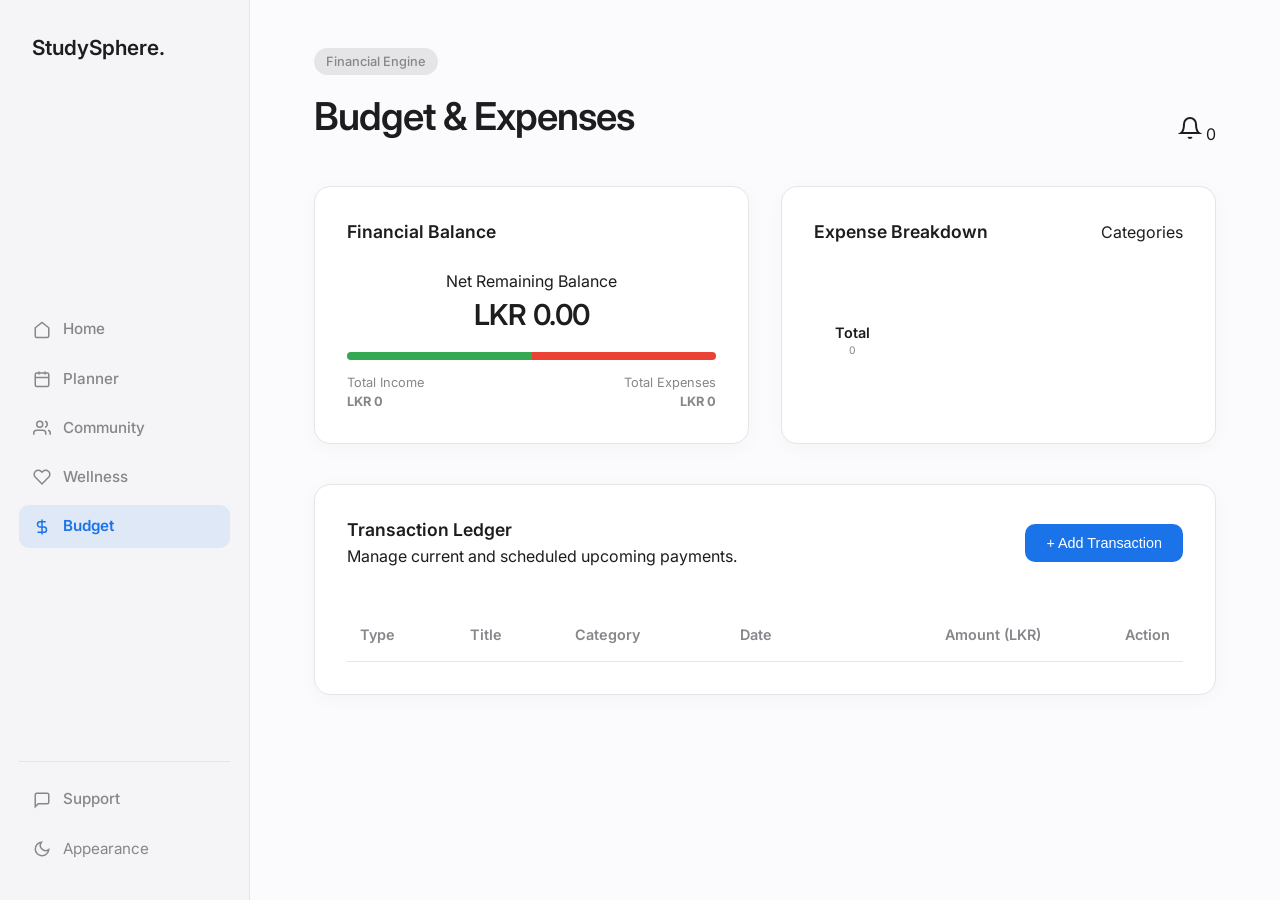
==== budget.html @ f093fdbb "Add initial budget planner HTML structure" ====
<!DOCTYPE html>
<html lang="en">
<head>
    <meta charset="UTF-8">
    <meta name="viewport" content="width=device-width, initial-scale=1.0">
    <title>Budget Planner | StudySphere</title>
    <link rel="stylesheet" href="styles.css">
</head>
<body>
    <div class="app-container">
        <!-- Sidebar Navigation -->
        <aside class="sidebar">
            <div class="sidebar-top"><a href="index.html" class="sidebar-brand">StudySphere.</a></div>
            <nav class="sidebar-nav">
                <a href="index.html" class="nav-item"><svg class="nav-icon" viewBox="0 0 24 24" fill="none" stroke="currentColor" stroke-width="2"><path d="m3 9 9-7 9 7v11a2 2 0 0 1-2 2H5a2 2 0 0 1-2-2z"></path></svg><span>Home</span></a>
                <a href="planner.html" class="nav-item"><svg class="nav-icon" viewBox="0 0 24 24" fill="none" stroke="currentColor" stroke-width="2"><rect width="18" height="18" x="3" y="4" rx="2" ry="2"></rect><line x1="16" x2="16" y1="2" y2="6"></line><line x1="8" x2="8" y1="2" y2="6"></line><line x1="3" x2="21" y1="10" y2="10"></line></svg><span>Planner</span></a>
                <a href="community.html" class="nav-item"><svg class="nav-icon" viewBox="0 0 24 24" fill="none" stroke="currentColor" stroke-width="2"><path d="M17 21v-2a4 4 0 0 0-4-4H5a4 4 0 0 0-4 4v2"></path><circle cx="9" cy="7" r="4"></circle><path d="M23 21v-2a4 4 0 0 0-3-3.87"></path><path d="M16 3.13a4 4 0 0 1 0 7.75"></path></svg><span>Community</span></a>
                <a href="wellness.html" class="nav-item"><svg class="nav-icon" viewBox="0 0 24 24" fill="none" stroke="currentColor" stroke-width="2"><path d="M20.84 4.61a5.5 5.5 0 0 0-7.78 0L12 5.67l-1.06-1.06a5.5 5.5 0 0 0-7.78 7.78l1.06 1.06L12 21.23l7.78-7.78 1.06-1.06a5.5 5.5 0 0 0 0-7.78z"></path></svg><span>Wellness</span></a>
                <a href="budget.html" class="nav-item active"><svg class="nav-icon" viewBox="0 0 24 24" fill="none" stroke="currentColor" stroke-width="2"><line x1="12" x2="12" y1="2" y2="22"></line><path d="M17 5H9.5a3.5 3.5 0 0 0 0 7h5a3.5 3.5 0 0 1 0 7H6"></path></svg><span>Budget</span></a>
            </nav>
            <div class="sidebar-footer">
                <a href="contact.html" class="nav-item"><svg class="nav-icon" viewBox="0 0 24 24" fill="none" stroke="currentColor" stroke-width="2"><path d="M21 15a2 2 0 0 1-2 2H7l-4 4V5a2 2 0 0 1 2-2h14a2 2 0 0 1 2 2z"></path></svg><span>Support</span></a>
                <button id="theme-toggle" class="theme-toggle-btn">
                    <svg class="icon-moon" viewBox="0 0 24 24" fill="none" stroke="currentColor" stroke-width="2"><path d="M21 12.79A9 9 0 1 1 11.21 3 7 7 0 0 0 21 12.79z"></path></svg>
                    <svg class="icon-sun" viewBox="0 0 24 24" fill="none" stroke="currentColor" stroke-width="2"><circle cx="12" cy="12" r="5"></circle><line x1="12" y1="1" x2="12" y2="3"></line><line x1="12" y1="21" x2="12" y2="23"></line><line x1="4.22" y1="4.22" x2="5.64" y2="5.64"></line></svg>
                    <span class="theme-label">Appearance</span>
                </button>
            </div>
        </aside>

        <!-- Main Workspace -->
        <main class="main-content">
            <header class="dashboard-header">
                <div>
                    <span class="status-badge">Financial Engine</span>
                    <h1 class="welcome-title">Budget & Expenses</h1>
                </div>
                <div class="header-actions" style="display: flex; gap: 1rem; align-items: center;">
                    <!-- Notification Bell for Scheduled Tasks -->
                    <div class="bell-icon-container">
                        <svg width="24" height="24" viewBox="0 0 24 24" fill="none" stroke="currentColor" stroke-width="2"><path d="M18 8A6 6 0 0 0 6 8c0 7-3 9-3 9h18s-3-2-3-9"></path><path d="M13.73 21a2 2 0 0 1-3.46 0"></path></svg>
                        <span class="bell-badge" id="notification-badge">0</span>
                    </div>
                </div>
            </header>

            <section class="dashboard-grid planner-top-grid">
                <!-- Left: Tug-of-war Bar & Net Balance -->
                <div class="dash-card">
                    <div class="card-header">
                        <h3>Financial Balance</h3>
                    </div>
                    <div class="financial-summary-content">
                        <div class="balance-display" style="text-align: center;">
                            <span class="balance-label">Net Remaining Balance</span>
                            <h2 class="balance-amount" id="net-balance-display">LKR 0.00</h2>
                        </div>
                        
                        <!-- Dynamic Split Bar -->
                        <div class="tug-bar-container large-tug-bar">
                            <div class="tug-bar-income" id="budget-bar-income" style="width: 50%;"></div>
                            <div class="tug-bar-expense" id="budget-bar-expense" style="width: 50%;"></div>
                        </div>
                        
                        <div class="bar-legend">
                            <span class="legend-income">Total Income<br><strong id="income-display">LKR 0</strong></span>
                            <span class="legend-expense" style="text-align: right;">Total Expenses<br><strong id="expense-display">LKR 0</strong></span>
                        </div>
                    </div>
                </div>

                <!-- Right: Category Donut Chart -->
                <div class="dash-card">
                    <div class="card-header">
                        <h3>Expense Breakdown</h3>
                        <span class="badge-sm">Categories</span>
                    </div>
                    <div class="progress-summary-content">
                        <!-- Donut Chart -->
                        <div class="donut-chart-preview" id="donut-chart-bg">
                            <div class="circle-inner">
                                <span class="chart-percent" style="font-size: 0.9rem;">Total</span>
                                <span class="chart-sub" id="donut-total">0</span>
                            </div>
                        </div>
                        <!-- Categories List -->
                        <div class="stats-list category-list" id="category-list">
                            <!-- Populated by JS -->
                        </div>
                    </div>
                </div>
            </section>

            <!-- Bottom: Transaction Ledger -->
            <section class="dash-card task-manager-card">
                <div class="card-header">
                    <div>
                        <h3>Transaction Ledger</h3>
                        <p class="card-desc" style="margin-bottom:0;">Manage current and scheduled upcoming payments.</p>
                    </div>
                    <button id="toggle-budget-form-btn" class="btn btn-primary">+ Add Transaction</button>
                </div>

                <!-- Expanding Budget Form -->
                <form id="budget-form" class="inline-task-form">
                    <div class="form-grid">
                        <select id="trans-type" required>
                            <option value="Expense" selected>Expense</option>
                            <option value="Income">Income</option>
                        </select>
                        <select id="trans-category" required>
                            <option value="Food">Food & Dining</option>
                            <option value="Travel">Transport & Travel</option>
                            <option value="Education">Education</option>
                            <option value="Accommodation">Accommodation</option>
                            <option value="Other">Other / Income</option>
                        </select>
                        <input type="text" id="trans-title" placeholder="Title (e.g. Bus ticket)" required autocomplete="off">
                        <input type="number" id="trans-amount" placeholder="Amount (LKR)" required min="0">
                        <input type="date" id="trans-date" required>
                    </div>
                    <div class="form-actions">
                        <button type="submit" class="btn btn-primary">Save Transaction</button>
                        <button type="button" id="cancel-budget-form-btn" class="btn btn-secondary">Cancel</button>
                    </div>
                </form>

                <div class="table-responsive">
                    <table class="minimal-table">
                        <thead>
                            <tr>
                                <th>Type</th>
                                <th>Title</th>
                                <th>Category</th>
                                <th>Date</th>
                                <th style="text-align: right;">Amount (LKR)</th>
                                <th style="text-align: right;">Action</th>
                            </tr>
                        </thead>
                        <tbody id="budget-list-body">
                            <!-- Transactions Injected Here -->
                        </tbody>
                    </table>
                </div>
            </section>
        </main>
    </div>
    <script src="main.js"></script>
</body>
</html>
---- styles.css ----
@import url('https://fonts.googleapis.com/css2?family=Inter:wght@300;400;500;600&display=swap');

:root {
    --color-primary: #1A73E8; 
    --color-primary-hover: #1557B0;
    --color-success: #34A853;
    
    --bg-app: #FBFBFD; 
    --bg-surface: #FFFFFF;
    --bg-sidebar: #F5F5F7;
    
    --text-main: #1D1D1F; 
    --text-muted: #86868B;
    --border-subtle: #E5E5E7;
    
    --shadow-soft: 0 4px 20px rgba(0, 0, 0, 0.03);
    --shadow-hover: 0 8px 30px rgba(0, 0, 0, 0.08);

    --radius-md: 10px;
    --radius-lg: 16px;
    --sidebar-width: 250px;
}

[data-theme="dark"] {
    --bg-app: #000000;
    --bg-surface: #1C1C1E;
    --bg-sidebar: #161617;
    --text-main: #F5F5F7;
    --text-muted: #86868B;
    --border-subtle: #2C2C2E;
    --shadow-soft: 0 4px 20px rgba(0, 0, 0, 0.3);
    --shadow-hover: 0 8px 30px rgba(0, 0, 0, 0.5);
}

* { margin: 0; padding: 0; box-sizing: border-box; }

body {
    font-family: 'Inter', -apple-system, sans-serif;
    background-color: var(--bg-app);
    color: var(--text-main);
    line-height: 1.5;
    -webkit-font-smoothing: antialiased;
    transition: background-color 0.3s ease, color 0.3s ease;
}

.app-container { display: flex; min-height: 100vh; }

.sidebar {
    width: var(--sidebar-width); background-color: var(--bg-sidebar); border-right: 1px solid var(--border-subtle);
    display: flex; flex-direction: column; justify-content: space-between; padding: 2rem 1.2rem;
    position: fixed; height: 100vh; z-index: 100;
}
.sidebar-brand { font-size: 1.3rem; font-weight: 600; color: var(--text-main); text-decoration: none; padding-left: 0.8rem; }
.sidebar-nav { display: flex; flex-direction: column; gap: 0.4rem; margin-top: 2rem; }
.nav-item {
    display: flex; align-items: center; gap: 12px; padding: 10px 14px; border-radius: var(--radius-md);
    color: var(--text-muted); text-decoration: none; font-weight: 500; font-size: 0.95rem; transition: all 0.2s ease;
}
.nav-item:hover { color: var(--text-main); background-color: rgba(0, 0, 0, 0.04); }
[data-theme="dark"] .nav-item:hover { background-color: rgba(255, 255, 255, 0.05); }
.nav-item.active { color: var(--color-primary); background-color: rgba(26, 115, 232, 0.1); font-weight: 600; }
.nav-icon { width: 18px; height: 18px; stroke: currentColor; }

.sidebar-footer { display: flex; flex-direction: column; gap: 0.5rem; border-top: 1px solid var(--border-subtle); padding-top: 1rem; }
.theme-toggle-btn {
    display: flex; align-items: center; gap: 12px; padding: 10px 14px; border-radius: var(--radius-md);
    background: transparent; border: none; color: var(--text-muted); cursor: pointer; font-size: 0.95rem; font-family: inherit; transition: all 0.2s ease;
}
.theme-toggle-btn:hover { color: var(--text-main); }
.theme-toggle-btn svg { width: 18px; height: 18px; stroke: currentColor; }
.icon-sun { display: none; }
[data-theme="dark"] .icon-sun { display: block; }
[data-theme="dark"] .icon-moon { display: none; }

.main-content { margin-left: var(--sidebar-width); flex: 1; padding: 3rem 4rem; max-width: 1400px; }
.dashboard-header { display: flex; justify-content: space-between; align-items: flex-end; margin-bottom: 2.5rem; }
.status-badge { display: inline-block; padding: 4px 12px; border-radius: 100px; background-color: var(--border-subtle); color: var(--text-muted); font-size: 0.8rem; font-weight: 500; margin-bottom: 0.8rem; }
.welcome-title { font-size: 2.4rem; font-weight: 600; letter-spacing: -1px; }
.welcome-subtitle { color: var(--text-muted); font-size: 1rem; margin-top: 0.2rem; }

.dashboard-grid { display: grid; grid-template-columns: repeat(2, 1fr); gap: 2rem; margin-bottom: 2.5rem; }
@media (max-width: 900px) { .dashboard-grid { grid-template-columns: 1fr; } }

.dash-card {
    background-color: var(--bg-surface); border: 1px solid var(--border-subtle);
    border-radius: var(--radius-lg); padding: 2rem; box-shadow: var(--shadow-soft);
    display: flex; flex-direction: column;
}
.card-header { display: flex; justify-content: space-between; align-items: center; margin-bottom: 1.5rem; }
.card-header h3 { font-size: 1.1rem; font-weight: 600; }
.card-link { color: var(--color-primary); text-decoration: none; font-size: 0.85rem; font-weight: 500; }

.btn {
    display: inline-flex; align-items: center; justify-content: center; padding: 10px 20px;
    border-radius: var(--radius-md); font-size: 0.9rem; font-weight: 500; border: 1px solid transparent; cursor: pointer; transition: all 0.2s ease;
}
.btn-primary { background-color: var(--color-primary); color: #FFFFFF; }
.btn-primary:hover { background-color: var(--color-primary-hover); }
.btn-secondary { background-color: transparent; color: var(--text-main); border-color: var(--border-subtle); }
.btn-secondary:hover { background-color: var(--border-subtle); }

.progress-summary-content { display: flex; align-items: center; gap: 2rem; flex: 1; }
.circle-chart-preview {
    width: 95px; height: 95px; border-radius: 50%;
    background: conic-gradient(var(--color-primary) 0%, var(--border-subtle) 0%);
    display: flex; align-items: center; justify-content: center; transition: background 0.5s ease;
}
.circle-inner { width: 76px; height: 76px; border-radius: 50%; background-color: var(--bg-surface); display: flex; flex-direction: column; align-items: center; justify-content: center; }
.chart-percent { font-weight: 600; font-size: 1.1rem; }
.chart-sub { font-size: 0.65rem; color: var(--text-muted); }

.stats-list { display: flex; flex-direction: column; gap: 0.5rem; font-size: 0.85rem; }
.dot { display: inline-block; width: 8px; height: 8px; border-radius: 50%; margin-right: 6px; }
.dot-todo { background-color: #86868B; }
.dot-progress { background-color: var(--color-primary); }
.dot-done { background-color: var(--color-success); }

/* --- Financial Stub --- */
.financial-summary-content { flex: 1; display: flex; flex-direction: column; justify-content: center; }
.balance-amount { font-size: 1.8rem; font-weight: 600; letter-spacing: -0.5px; margin-bottom: 1rem; }
.tug-bar-container { height: 8px; width: 100%; background-color: var(--border-subtle); border-radius: 100px; display: flex; overflow: hidden; margin-bottom: 0.8rem; }
.tug-bar-income { background-color: var(--color-success); height: 100%; }
.tug-bar-expense { background-color: #EA4335; height: 100%; }
.bar-legend { display: flex; justify-content: space-between; font-size: 0.8rem; color: var(--text-muted); }

/* --- Large Pomodoro Timer with Side Buttons --- */
.timer-settings { display: flex; align-items: center; gap: 5px; }
.timer-settings input { width: 60px; padding: 4px 8px; border-radius: 6px; border: 1px solid var(--border-subtle); background: var(--bg-app); color: var(--text-main); font-family: inherit; font-size: 0.9rem; text-align: center; outline: none; }
.timer-settings input:focus { border-color: var(--color-primary); }

.timer-layout-row { display: flex; align-items: center; justify-content: center; gap: 3rem; margin-bottom: 1rem; }
.timer-controls-vertical { display: flex; flex-direction: column; gap: 1rem; min-width: 140px; }

.timer-wrapper.large-timer {
    position: relative; width: 200px; height: 200px;
    display: flex; align-items: center; justify-content: center;
}
.timer-svg { position: absolute; top: 0; left: 0; width: 100%; height: 100%; transform: rotate(-90deg); }
.timer-bg { fill: none; stroke: var(--border-subtle); stroke-width: 6; }
.timer-progress {
    fill: none; stroke: var(--color-primary); stroke-width: 6;
    stroke-linecap: round;
    /* Circumference for r=90 is approx 565.5 */
    stroke-dasharray: 565.5; stroke-dashoffset: 0;
    transition: stroke-dashoffset 1s linear;
}
.timer-wrapper.large-timer .timer-display-box { font-size: 3.5rem; font-weight: 300; letter-spacing: -1.5px; z-index: 2; }

/* Inline Task Form */
.inline-task-form { display: none; background-color: var(--bg-app); padding: 1.5rem; border-radius: var(--radius-md); border: 1px solid var(--border-subtle); margin-bottom: 2rem; }
.inline-task-form.active { display: block; }
.form-grid { display: grid; grid-template-columns: repeat(auto-fit, minmax(160px, 1fr)); gap: 1rem; margin-bottom: 1.2rem; }
.form-grid input, .form-grid select { padding: 10px 14px; border: 1px solid var(--border-subtle); border-radius: 8px; background-color: var(--bg-surface); color: var(--text-main); font-size: 0.9rem; outline: none; }
.form-grid input:focus, .form-grid select:focus { border-color: var(--color-primary); }

/* Table Styles */
.table-responsive { overflow-x: auto; overflow-y: visible; }
.minimal-table { width: 100%; border-collapse: collapse; text-align: left; margin-top: 1rem; }
.minimal-table th, .minimal-table td { padding: 1rem 0.8rem; border-bottom: 1px solid var(--border-subtle); font-size: 0.9rem; }
.minimal-table th { font-weight: 600; color: var(--text-muted); }

/* --- Smooth Fade Row Animations --- */
.row-transition { transition: opacity 0.3s ease; opacity: 1; }
.row-fading-out { opacity: 0 !important; }
.row-fading-in { animation: simpleFadeIn 0.4s ease forwards; }

@keyframes simpleFadeIn {
    from { opacity: 0; }
    to { opacity: 1; }
}

.priority-badge { padding: 4px 10px; border-radius: 100px; font-size: 0.75rem; font-weight: 500; }
.priority-High { background-color: rgba(217, 48, 37, 0.12); color: #D93025; }
.priority-Medium { background-color: rgba(242, 153, 0, 0.12); color: #F29900; }
.priority-Low { background-color: rgba(30, 142, 62, 0.12); color: #1E8E3E; }

.btn-status-toggle { padding: 6px 14px; border-radius: 100px; font-size: 0.8rem; font-weight: 500; background: transparent; border: 1px solid var(--border-subtle); color: var(--text-muted); cursor: pointer; transition: all 0.2s ease; }
.btn-status-toggle.in-progress { background-color: var(--color-primary); color: #FFFFFF; border-color: var(--color-primary); }

.completed-row td { text-decoration: line-through; opacity: 0.5; }
.delete-btn-with-icon { display: inline-flex; align-items: center; gap: 6px; background: transparent; border: none; color: #EA4335; cursor: pointer; font-size: 0.85rem; transition: opacity 0.2s; }
.delete-btn-with-icon:hover { opacity: 0.7; }
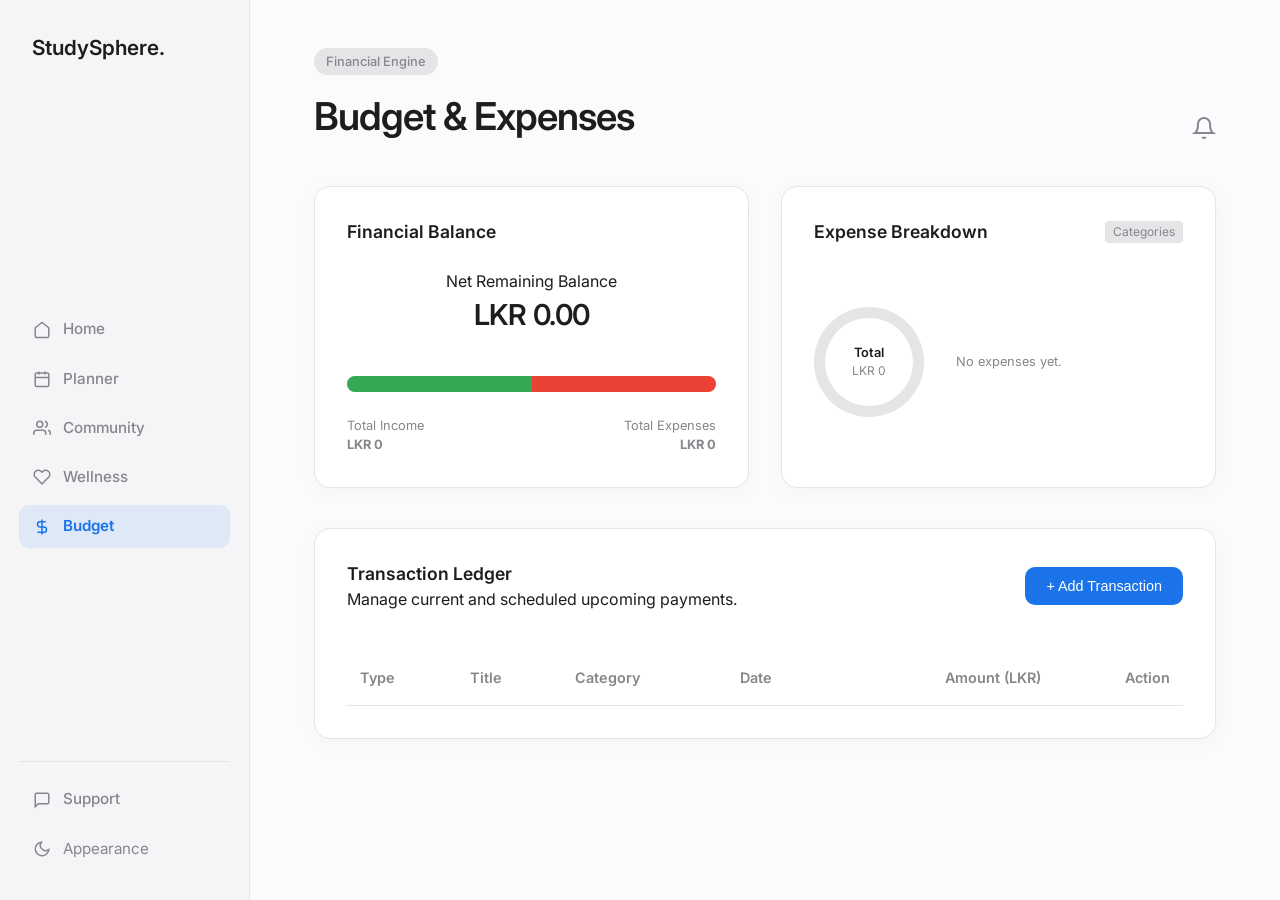
==== commit b63f6118: "Refactor budget.html for improved structure and clarity" ====
--- a/budget.html
+++ b/budget.html
@@ -28,7 +28,6 @@
             </div>
         </aside>
 
-        <!-- Main Workspace -->
         <main class="main-content">
             <header class="dashboard-header">
                 <div>
@@ -36,7 +35,6 @@
                     <h1 class="welcome-title">Budget & Expenses</h1>
                 </div>
                 <div class="header-actions" style="display: flex; gap: 1rem; align-items: center;">
-                    <!-- Notification Bell for Scheduled Tasks -->
                     <div class="bell-icon-container">
                         <svg width="24" height="24" viewBox="0 0 24 24" fill="none" stroke="currentColor" stroke-width="2"><path d="M18 8A6 6 0 0 0 6 8c0 7-3 9-3 9h18s-3-2-3-9"></path><path d="M13.73 21a2 2 0 0 1-3.46 0"></path></svg>
                         <span class="bell-badge" id="notification-badge">0</span>
@@ -45,23 +43,17 @@
             </header>
 
             <section class="dashboard-grid planner-top-grid">
-                <!-- Left: Tug-of-war Bar & Net Balance -->
                 <div class="dash-card">
-                    <div class="card-header">
-                        <h3>Financial Balance</h3>
-                    </div>
+                    <div class="card-header"><h3>Financial Balance</h3></div>
                     <div class="financial-summary-content">
                         <div class="balance-display" style="text-align: center;">
                             <span class="balance-label">Net Remaining Balance</span>
                             <h2 class="balance-amount" id="net-balance-display">LKR 0.00</h2>
                         </div>
-                        
-                        <!-- Dynamic Split Bar -->
                         <div class="tug-bar-container large-tug-bar">
                             <div class="tug-bar-income" id="budget-bar-income" style="width: 50%;"></div>
                             <div class="tug-bar-expense" id="budget-bar-expense" style="width: 50%;"></div>
                         </div>
-                        
                         <div class="bar-legend">
                             <span class="legend-income">Total Income<br><strong id="income-display">LKR 0</strong></span>
                             <span class="legend-expense" style="text-align: right;">Total Expenses<br><strong id="expense-display">LKR 0</strong></span>
@@ -69,29 +61,25 @@
                     </div>
                 </div>
 
-                <!-- Right: Category Donut Chart -->
+                <!-- Donut Chart & Wider Categories Layout -->
                 <div class="dash-card">
                     <div class="card-header">
                         <h3>Expense Breakdown</h3>
                         <span class="badge-sm">Categories</span>
                     </div>
-                    <div class="progress-summary-content">
-                        <!-- Donut Chart -->
-                        <div class="donut-chart-preview" id="donut-chart-bg">
-                            <div class="circle-inner">
-                                <span class="chart-percent" style="font-size: 0.9rem;">Total</span>
-                                <span class="chart-sub" id="donut-total">0</span>
+                    <div class="progress-summary-content budget-breakdown-row">
+                        <div class="donut-chart-preview large-donut" id="donut-chart-bg">
+                            <div class="circle-inner large-donut-inner">
+                                <span class="chart-percent" style="font-size: 0.8rem;">Total</span>
+                                <span class="chart-sub" id="donut-total" style="font-size:0.75rem;">0</span>
                             </div>
                         </div>
-                        <!-- Categories List -->
-                        <div class="stats-list category-list" id="category-list">
-                            <!-- Populated by JS -->
-                        </div>
+                        <div class="stats-list category-list-wide" id="category-list"></div>
                     </div>
                 </div>
             </section>
 
-            <!-- Bottom: Transaction Ledger -->
+            <!-- Bottom Ledger -->
             <section class="dash-card task-manager-card">
                 <div class="card-header">
                     <div>
@@ -101,7 +89,7 @@
                     <button id="toggle-budget-form-btn" class="btn btn-primary">+ Add Transaction</button>
                 </div>
 
-                <!-- Expanding Budget Form -->
+                <!-- Expanding Budget Form with Right-aligned buttons -->
                 <form id="budget-form" class="inline-task-form">
                     <div class="form-grid">
                         <select id="trans-type" required>
@@ -119,9 +107,9 @@
                         <input type="number" id="trans-amount" placeholder="Amount (LKR)" required min="0">
                         <input type="date" id="trans-date" required>
                     </div>
-                    <div class="form-actions">
+                    <div class="form-actions right-align-actions">
+                        <button type="button" id="cancel-budget-form-btn" class="btn btn-secondary">Cancel</button>
                         <button type="submit" class="btn btn-primary">Save Transaction</button>
-                        <button type="button" id="cancel-budget-form-btn" class="btn btn-secondary">Cancel</button>
                     </div>
                 </form>
 
@@ -137,9 +125,7 @@
                                 <th style="text-align: right;">Action</th>
                             </tr>
                         </thead>
-                        <tbody id="budget-list-body">
-                            <!-- Transactions Injected Here -->
-                        </tbody>
+                        <tbody id="budget-list-body"></tbody>
                     </table>
                 </div>
             </section>
@@ -148,3 +134,4 @@
     <script src="main.js"></script>
 </body>
 </html>
+
--- a/styles.css
+++ b/styles.css
@@ -4,6 +4,14 @@
     --color-primary: #1A73E8; 
     --color-primary-hover: #1557B0;
     --color-success: #34A853;
+    --color-danger: #EA4335;
+    
+    /* Category Colors */
+    --cat-food: #F29900;
+    --cat-travel: #1A73E8;
+    --cat-edu: #EAB308;
+    --cat-acc: #9333EA;
+    --cat-other: #86868B;
     
     --bg-app: #FBFBFD; 
     --bg-surface: #FFFFFF;
@@ -45,27 +53,16 @@
 
 .app-container { display: flex; min-height: 100vh; }
 
-.sidebar {
-    width: var(--sidebar-width); background-color: var(--bg-sidebar); border-right: 1px solid var(--border-subtle);
-    display: flex; flex-direction: column; justify-content: space-between; padding: 2rem 1.2rem;
-    position: fixed; height: 100vh; z-index: 100;
-}
+.sidebar { width: var(--sidebar-width); background-color: var(--bg-sidebar); border-right: 1px solid var(--border-subtle); display: flex; flex-direction: column; justify-content: space-between; padding: 2rem 1.2rem; position: fixed; height: 100vh; z-index: 100; }
 .sidebar-brand { font-size: 1.3rem; font-weight: 600; color: var(--text-main); text-decoration: none; padding-left: 0.8rem; }
 .sidebar-nav { display: flex; flex-direction: column; gap: 0.4rem; margin-top: 2rem; }
-.nav-item {
-    display: flex; align-items: center; gap: 12px; padding: 10px 14px; border-radius: var(--radius-md);
-    color: var(--text-muted); text-decoration: none; font-weight: 500; font-size: 0.95rem; transition: all 0.2s ease;
-}
+.nav-item { display: flex; align-items: center; gap: 12px; padding: 10px 14px; border-radius: var(--radius-md); color: var(--text-muted); text-decoration: none; font-weight: 500; font-size: 0.95rem; transition: all 0.2s ease; }
 .nav-item:hover { color: var(--text-main); background-color: rgba(0, 0, 0, 0.04); }
 [data-theme="dark"] .nav-item:hover { background-color: rgba(255, 255, 255, 0.05); }
 .nav-item.active { color: var(--color-primary); background-color: rgba(26, 115, 232, 0.1); font-weight: 600; }
 .nav-icon { width: 18px; height: 18px; stroke: currentColor; }
-
 .sidebar-footer { display: flex; flex-direction: column; gap: 0.5rem; border-top: 1px solid var(--border-subtle); padding-top: 1rem; }
-.theme-toggle-btn {
-    display: flex; align-items: center; gap: 12px; padding: 10px 14px; border-radius: var(--radius-md);
-    background: transparent; border: none; color: var(--text-muted); cursor: pointer; font-size: 0.95rem; font-family: inherit; transition: all 0.2s ease;
-}
+.theme-toggle-btn { display: flex; align-items: center; gap: 12px; padding: 10px 14px; border-radius: var(--radius-md); background: transparent; border: none; color: var(--text-muted); cursor: pointer; font-size: 0.95rem; font-family: inherit; transition: all 0.2s ease; }
 .theme-toggle-btn:hover { color: var(--text-main); }
 .theme-toggle-btn svg { width: 18px; height: 18px; stroke: currentColor; }
 .icon-sun { display: none; }
@@ -78,106 +75,107 @@
 .welcome-title { font-size: 2.4rem; font-weight: 600; letter-spacing: -1px; }
 .welcome-subtitle { color: var(--text-muted); font-size: 1rem; margin-top: 0.2rem; }
 
+/* Dashboard Grid */
 .dashboard-grid { display: grid; grid-template-columns: repeat(2, 1fr); gap: 2rem; margin-bottom: 2.5rem; }
 @media (max-width: 900px) { .dashboard-grid { grid-template-columns: 1fr; } }
-
-.dash-card {
-    background-color: var(--bg-surface); border: 1px solid var(--border-subtle);
-    border-radius: var(--radius-lg); padding: 2rem; box-shadow: var(--shadow-soft);
-    display: flex; flex-direction: column;
-}
+.dash-card { background-color: var(--bg-surface); border: 1px solid var(--border-subtle); border-radius: var(--radius-lg); padding: 2rem; box-shadow: var(--shadow-soft); display: flex; flex-direction: column; }
 .card-header { display: flex; justify-content: space-between; align-items: center; margin-bottom: 1.5rem; }
 .card-header h3 { font-size: 1.1rem; font-weight: 600; }
 .card-link { color: var(--color-primary); text-decoration: none; font-size: 0.85rem; font-weight: 500; }
 
-.btn {
-    display: inline-flex; align-items: center; justify-content: center; padding: 10px 20px;
-    border-radius: var(--radius-md); font-size: 0.9rem; font-weight: 500; border: 1px solid transparent; cursor: pointer; transition: all 0.2s ease;
-}
+/* Buttons */
+.btn { display: inline-flex; align-items: center; justify-content: center; padding: 10px 20px; border-radius: var(--radius-md); font-size: 0.9rem; font-weight: 500; border: 1px solid transparent; cursor: pointer; transition: all 0.2s ease; }
 .btn-primary { background-color: var(--color-primary); color: #FFFFFF; }
 .btn-primary:hover { background-color: var(--color-primary-hover); }
 .btn-secondary { background-color: transparent; color: var(--text-main); border-color: var(--border-subtle); }
 .btn-secondary:hover { background-color: var(--border-subtle); }
+.badge-sm { font-size: 0.75rem; padding: 2px 8px; background-color: var(--border-subtle); border-radius: 4px; color: var(--text-muted); }
 
+/* Progress & Circle Charts */
 .progress-summary-content { display: flex; align-items: center; gap: 2rem; flex: 1; }
-.circle-chart-preview {
-    width: 95px; height: 95px; border-radius: 50%;
-    background: conic-gradient(var(--color-primary) 0%, var(--border-subtle) 0%);
-    display: flex; align-items: center; justify-content: center; transition: background 0.5s ease;
-}
-.circle-inner { width: 76px; height: 76px; border-radius: 50%; background-color: var(--bg-surface); display: flex; flex-direction: column; align-items: center; justify-content: center; }
+.circle-chart-preview, .donut-chart-preview { width: 110px; height: 110px; border-radius: 50%; display: flex; align-items: center; justify-content: center; transition: background 0.5s ease; background: var(--border-subtle); }
+.circle-inner { width: 88px; height: 88px; border-radius: 50%; background-color: var(--bg-surface); display: flex; flex-direction: column; align-items: center; justify-content: center; }
 .chart-percent { font-weight: 600; font-size: 1.1rem; }
-.chart-sub { font-size: 0.65rem; color: var(--text-muted); }
-
+.chart-sub { font-size: 0.65rem; color: var(--text-muted); text-align: center;}
 .stats-list { display: flex; flex-direction: column; gap: 0.5rem; font-size: 0.85rem; }
 .dot { display: inline-block; width: 8px; height: 8px; border-radius: 50%; margin-right: 6px; }
 .dot-todo { background-color: #86868B; }
 .dot-progress { background-color: var(--color-primary); }
 .dot-done { background-color: var(--color-success); }
 
-/* --- Financial Stub --- */
+/* Categories & Budget Details */
+.category-list .stat-item { display: flex; justify-content: space-between; width: 150px; }
+.cat-food { background-color: var(--cat-food); }
+.cat-travel { background-color: var(--cat-travel); }
+.cat-edu { background-color: var(--cat-edu); }
+.cat-acc { background-color: var(--cat-acc); }
+.cat-other { background-color: var(--cat-other); }
+
+/* Notification Bell */
+.bell-icon-container { position: relative; color: var(--text-muted); cursor: pointer; transition: color 0.2s; }
+.bell-icon-container:hover { color: var(--text-main); }
+.bell-badge { position: absolute; top: -4px; right: -4px; background: var(--color-danger); color: white; font-size: 0.65rem; font-weight: bold; width: 16px; height: 16px; border-radius: 50%; display: flex; align-items: center; justify-content: center; border: 2px solid var(--bg-app); display: none; }
+.bell-badge.active { display: flex; }
+
+/* Financial Stub & Tug-Bar */
 .financial-summary-content { flex: 1; display: flex; flex-direction: column; justify-content: center; }
 .balance-amount { font-size: 1.8rem; font-weight: 600; letter-spacing: -0.5px; margin-bottom: 1rem; }
 .tug-bar-container { height: 8px; width: 100%; background-color: var(--border-subtle); border-radius: 100px; display: flex; overflow: hidden; margin-bottom: 0.8rem; }
-.tug-bar-income { background-color: var(--color-success); height: 100%; }
-.tug-bar-expense { background-color: #EA4335; height: 100%; }
+.large-tug-bar { height: 16px; margin: 1.5rem 0; }
+.tug-bar-income { background-color: var(--color-success); height: 100%; transition: width 0.4s ease; }
+.tug-bar-expense { background-color: var(--color-danger); height: 100%; transition: width 0.4s ease; }
 .bar-legend { display: flex; justify-content: space-between; font-size: 0.8rem; color: var(--text-muted); }
 
-/* --- Large Pomodoro Timer with Side Buttons --- */
+/* Pomodoro Timer Layout */
 .timer-settings { display: flex; align-items: center; gap: 5px; }
 .timer-settings input { width: 60px; padding: 4px 8px; border-radius: 6px; border: 1px solid var(--border-subtle); background: var(--bg-app); color: var(--text-main); font-family: inherit; font-size: 0.9rem; text-align: center; outline: none; }
 .timer-settings input:focus { border-color: var(--color-primary); }
-
 .timer-layout-row { display: flex; align-items: center; justify-content: center; gap: 3rem; margin-bottom: 1rem; }
 .timer-controls-vertical { display: flex; flex-direction: column; gap: 1rem; min-width: 140px; }
-
-.timer-wrapper.large-timer {
-    position: relative; width: 200px; height: 200px;
-    display: flex; align-items: center; justify-content: center;
-}
+.timer-wrapper.large-timer { position: relative; width: 200px; height: 200px; display: flex; align-items: center; justify-content: center; }
 .timer-svg { position: absolute; top: 0; left: 0; width: 100%; height: 100%; transform: rotate(-90deg); }
 .timer-bg { fill: none; stroke: var(--border-subtle); stroke-width: 6; }
-.timer-progress {
-    fill: none; stroke: var(--color-primary); stroke-width: 6;
-    stroke-linecap: round;
-    /* Circumference for r=90 is approx 565.5 */
-    stroke-dasharray: 565.5; stroke-dashoffset: 0;
-    transition: stroke-dashoffset 1s linear;
-}
+.timer-progress { fill: none; stroke: var(--color-primary); stroke-width: 6; stroke-linecap: round; stroke-dasharray: 565.5; stroke-dashoffset: 0; transition: stroke-dashoffset 1s linear; }
 .timer-wrapper.large-timer .timer-display-box { font-size: 3.5rem; font-weight: 300; letter-spacing: -1.5px; z-index: 2; }
 
-/* Inline Task Form */
+/* Inline Forms */
 .inline-task-form { display: none; background-color: var(--bg-app); padding: 1.5rem; border-radius: var(--radius-md); border: 1px solid var(--border-subtle); margin-bottom: 2rem; }
 .inline-task-form.active { display: block; }
 .form-grid { display: grid; grid-template-columns: repeat(auto-fit, minmax(160px, 1fr)); gap: 1rem; margin-bottom: 1.2rem; }
 .form-grid input, .form-grid select { padding: 10px 14px; border: 1px solid var(--border-subtle); border-radius: 8px; background-color: var(--bg-surface); color: var(--text-main); font-size: 0.9rem; outline: none; }
 .form-grid input:focus, .form-grid select:focus { border-color: var(--color-primary); }
 
-/* Table Styles */
+/* Table Styles & Animations */
 .table-responsive { overflow-x: auto; overflow-y: visible; }
 .minimal-table { width: 100%; border-collapse: collapse; text-align: left; margin-top: 1rem; }
 .minimal-table th, .minimal-table td { padding: 1rem 0.8rem; border-bottom: 1px solid var(--border-subtle); font-size: 0.9rem; }
 .minimal-table th { font-weight: 600; color: var(--text-muted); }
 
-/* --- Smooth Fade Row Animations --- */
+/* Badges for Budget */
+.trans-badge { padding: 4px 10px; border-radius: 100px; font-size: 0.75rem; font-weight: 600; text-transform: uppercase; }
+.badge-income { background-color: rgba(52, 168, 83, 0.12); color: var(--color-success); }
+.badge-expense { background-color: rgba(234, 67, 53, 0.12); color: var(--color-danger); }
+.upcoming-row { opacity: 0.6; background-color: rgba(0,0,0,0.01); }
+[data-theme="dark"] .upcoming-row { background-color: rgba(255,255,255,0.02); }
+
+.btn-pay-now { background: transparent; border: 1px solid var(--color-success); color: var(--color-success); padding: 4px 10px; border-radius: 6px; font-size: 0.75rem; font-weight: 600; cursor: pointer; margin-right: 8px; transition: all 0.2s; }
+.btn-pay-now:hover { background: var(--color-success); color: white; }
+
+/* Row Fading */
 .row-transition { transition: opacity 0.3s ease; opacity: 1; }
 .row-fading-out { opacity: 0 !important; }
 .row-fading-in { animation: simpleFadeIn 0.4s ease forwards; }
+@keyframes simpleFadeIn { from { opacity: 0; transform: translateY(10px);} to { opacity: 1; transform: translateY(0); } }
 
-@keyframes simpleFadeIn {
-    from { opacity: 0; }
-    to { opacity: 1; }
-}
-
+/* Shared Planner Badges */
 .priority-badge { padding: 4px 10px; border-radius: 100px; font-size: 0.75rem; font-weight: 500; }
-.priority-High { background-color: rgba(217, 48, 37, 0.12); color: #D93025; }
+.priority-High { background-color: rgba(217, 48, 37, 0.12); color: var(--color-danger); }
 .priority-Medium { background-color: rgba(242, 153, 0, 0.12); color: #F29900; }
-.priority-Low { background-color: rgba(30, 142, 62, 0.12); color: #1E8E3E; }
-
+.priority-Low { background-color: rgba(30, 142, 62, 0.12); color: var(--color-success); }
 .btn-status-toggle { padding: 6px 14px; border-radius: 100px; font-size: 0.8rem; font-weight: 500; background: transparent; border: 1px solid var(--border-subtle); color: var(--text-muted); cursor: pointer; transition: all 0.2s ease; }
 .btn-status-toggle.in-progress { background-color: var(--color-primary); color: #FFFFFF; border-color: var(--color-primary); }
+.completed-row td { text-decoration: line-through; opacity: 0.4; }
 
-.completed-row td { text-decoration: line-through; opacity: 0.5; }
-.delete-btn-with-icon { display: inline-flex; align-items: center; gap: 6px; background: transparent; border: none; color: #EA4335; cursor: pointer; font-size: 0.85rem; transition: opacity 0.2s; }
+.delete-btn-with-icon { display: inline-flex; align-items: center; gap: 6px; background: transparent; border: none; color: var(--color-danger); cursor: pointer; font-size: 0.85rem; transition: opacity 0.2s; }
 .delete-btn-with-icon:hover { opacity: 0.7; }
 
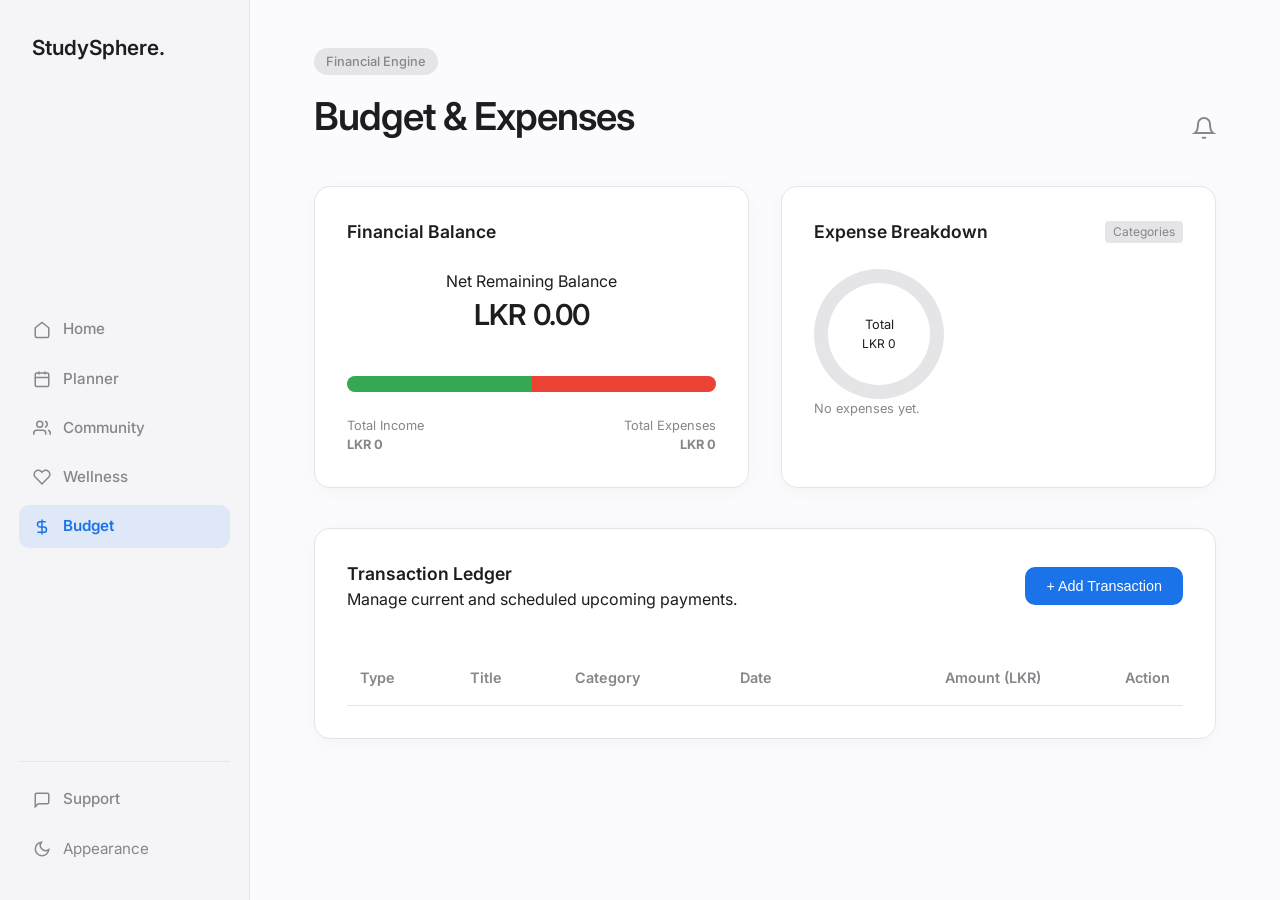
==== commit 0442163d: "Remove comments and add action row for form" ====
--- a/budget.html
+++ b/budget.html
@@ -61,7 +61,6 @@
                     </div>
                 </div>
 
-                <!-- Donut Chart & Wider Categories Layout -->
                 <div class="dash-card">
                     <div class="card-header">
                         <h3>Expense Breakdown</h3>
@@ -89,7 +88,6 @@
                     <button id="toggle-budget-form-btn" class="btn btn-primary">+ Add Transaction</button>
                 </div>
 
-                <!-- Expanding Budget Form with Right-aligned buttons -->
                 <form id="budget-form" class="inline-task-form">
                     <div class="form-grid">
                         <select id="trans-type" required>
@@ -107,7 +105,8 @@
                         <input type="number" id="trans-amount" placeholder="Amount (LKR)" required min="0">
                         <input type="date" id="trans-date" required>
                     </div>
-                    <div class="form-actions right-align-actions">
+                    <!-- Separated Action Row -->
+                    <div class="form-actions-row">
                         <button type="button" id="cancel-budget-form-btn" class="btn btn-secondary">Cancel</button>
                         <button type="submit" class="btn btn-primary">Save Transaction</button>
                     </div>
@@ -134,4 +133,3 @@
     <script src="main.js"></script>
 </body>
 </html>
-
--- a/styles.css
+++ b/styles.css
@@ -6,7 +6,6 @@
     --color-success: #34A853;
     --color-danger: #EA4335;
     
-    /* Category Colors */
     --cat-food: #F29900;
     --cat-travel: #1A73E8;
     --cat-edu: #EAB308;
@@ -75,7 +74,6 @@
 .welcome-title { font-size: 2.4rem; font-weight: 600; letter-spacing: -1px; }
 .welcome-subtitle { color: var(--text-muted); font-size: 1rem; margin-top: 0.2rem; }
 
-/* Dashboard Grid */
 .dashboard-grid { display: grid; grid-template-columns: repeat(2, 1fr); gap: 2rem; margin-bottom: 2.5rem; }
 @media (max-width: 900px) { .dashboard-grid { grid-template-columns: 1fr; } }
 .dash-card { background-color: var(--bg-surface); border: 1px solid var(--border-subtle); border-radius: var(--radius-lg); padding: 2rem; box-shadow: var(--shadow-soft); display: flex; flex-direction: column; }
@@ -83,7 +81,6 @@
 .card-header h3 { font-size: 1.1rem; font-weight: 600; }
 .card-link { color: var(--color-primary); text-decoration: none; font-size: 0.85rem; font-weight: 500; }
 
-/* Buttons */
 .btn { display: inline-flex; align-items: center; justify-content: center; padding: 10px 20px; border-radius: var(--radius-md); font-size: 0.9rem; font-weight: 500; border: 1px solid transparent; cursor: pointer; transition: all 0.2s ease; }
 .btn-primary { background-color: var(--color-primary); color: #FFFFFF; }
 .btn-primary:hover { background-color: var(--color-primary-hover); }
@@ -91,20 +88,13 @@
 .btn-secondary:hover { background-color: var(--border-subtle); }
 .badge-sm { font-size: 0.75rem; padding: 2px 8px; background-color: var(--border-subtle); border-radius: 4px; color: var(--text-muted); }
 
-/* Progress & Circle Charts */
-.progress-summary-content { display: flex; align-items: center; gap: 2rem; flex: 1; }
-.circle-chart-preview, .donut-chart-preview { width: 110px; height: 110px; border-radius: 50%; display: flex; align-items: center; justify-content: center; transition: background 0.5s ease; background: var(--border-subtle); }
-.circle-inner { width: 88px; height: 88px; border-radius: 50%; background-color: var(--bg-surface); display: flex; flex-direction: column; align-items: center; justify-content: center; }
-.chart-percent { font-weight: 600; font-size: 1.1rem; }
-.chart-sub { font-size: 0.65rem; color: var(--text-muted); text-align: center;}
-.stats-list { display: flex; flex-direction: column; gap: 0.5rem; font-size: 0.85rem; }
-.dot { display: inline-block; width: 8px; height: 8px; border-radius: 50%; margin-right: 6px; }
-.dot-todo { background-color: #86868B; }
-.dot-progress { background-color: var(--color-primary); }
-.dot-done { background-color: var(--color-success); }
+/* Donut Chart & Layout */
+.budget-breakdown-row { gap: 2.5rem; align-items: center; }
+.large-donut { width: 130px; height: 130px; border-radius: 50%; display: flex; align-items: center; justify-content: center; background: var(--border-subtle); flex-shrink: 0; }
+.large-donut-inner { width: 102px; height: 102px; border-radius: 50%; background-color: var(--bg-surface); display: flex; flex-direction: column; align-items: center; justify-content: center; }
+.category-list-wide { flex: 1; display: flex; flex-direction: column; gap: 0.6rem; font-size: 0.85rem; }
+.category-item-row { display: flex; justify-content: space-between; align-items: center; width: 100%; }
 
-/* Categories & Budget Details */
-.category-list .stat-item { display: flex; justify-content: space-between; width: 150px; }
 .cat-food { background-color: var(--cat-food); }
 .cat-travel { background-color: var(--cat-travel); }
 .cat-edu { background-color: var(--cat-edu); }
@@ -138,20 +128,28 @@
 .timer-progress { fill: none; stroke: var(--color-primary); stroke-width: 6; stroke-linecap: round; stroke-dasharray: 565.5; stroke-dashoffset: 0; transition: stroke-dashoffset 1s linear; }
 .timer-wrapper.large-timer .timer-display-box { font-size: 3.5rem; font-weight: 300; letter-spacing: -1.5px; z-index: 2; }
 
-/* Inline Forms */
+/* Inline Forms & Right Aligned Buttons */
 .inline-task-form { display: none; background-color: var(--bg-app); padding: 1.5rem; border-radius: var(--radius-md); border: 1px solid var(--border-subtle); margin-bottom: 2rem; }
 .inline-task-form.active { display: block; }
 .form-grid { display: grid; grid-template-columns: repeat(auto-fit, minmax(160px, 1fr)); gap: 1rem; margin-bottom: 1.2rem; }
 .form-grid input, .form-grid select { padding: 10px 14px; border: 1px solid var(--border-subtle); border-radius: 8px; background-color: var(--bg-surface); color: var(--text-main); font-size: 0.9rem; outline: none; }
 .form-grid input:focus, .form-grid select:focus { border-color: var(--color-primary); }
 
-/* Table Styles & Animations */
+/* Enforcement for Form Buttons on Right */
+.form-actions, .right-align-actions {
+    display: flex !important;
+    justify-content: flex-end !important;
+    gap: 0.8rem !important;
+    width: 100% !important;
+}
+
+/* Table Styles */
 .table-responsive { overflow-x: auto; overflow-y: visible; }
 .minimal-table { width: 100%; border-collapse: collapse; text-align: left; margin-top: 1rem; }
 .minimal-table th, .minimal-table td { padding: 1rem 0.8rem; border-bottom: 1px solid var(--border-subtle); font-size: 0.9rem; }
 .minimal-table th { font-weight: 600; color: var(--text-muted); }
 
-/* Badges for Budget */
+/* Badges */
 .trans-badge { padding: 4px 10px; border-radius: 100px; font-size: 0.75rem; font-weight: 600; text-transform: uppercase; }
 .badge-income { background-color: rgba(52, 168, 83, 0.12); color: var(--color-success); }
 .badge-expense { background-color: rgba(234, 67, 53, 0.12); color: var(--color-danger); }
@@ -161,13 +159,11 @@
 .btn-pay-now { background: transparent; border: 1px solid var(--color-success); color: var(--color-success); padding: 4px 10px; border-radius: 6px; font-size: 0.75rem; font-weight: 600; cursor: pointer; margin-right: 8px; transition: all 0.2s; }
 .btn-pay-now:hover { background: var(--color-success); color: white; }
 
-/* Row Fading */
 .row-transition { transition: opacity 0.3s ease; opacity: 1; }
 .row-fading-out { opacity: 0 !important; }
 .row-fading-in { animation: simpleFadeIn 0.4s ease forwards; }
 @keyframes simpleFadeIn { from { opacity: 0; transform: translateY(10px);} to { opacity: 1; transform: translateY(0); } }
 
-/* Shared Planner Badges */
 .priority-badge { padding: 4px 10px; border-radius: 100px; font-size: 0.75rem; font-weight: 500; }
 .priority-High { background-color: rgba(217, 48, 37, 0.12); color: var(--color-danger); }
 .priority-Medium { background-color: rgba(242, 153, 0, 0.12); color: #F29900; }
@@ -175,7 +171,5 @@
 .btn-status-toggle { padding: 6px 14px; border-radius: 100px; font-size: 0.8rem; font-weight: 500; background: transparent; border: 1px solid var(--border-subtle); color: var(--text-muted); cursor: pointer; transition: all 0.2s ease; }
 .btn-status-toggle.in-progress { background-color: var(--color-primary); color: #FFFFFF; border-color: var(--color-primary); }
 .completed-row td { text-decoration: line-through; opacity: 0.4; }
-
 .delete-btn-with-icon { display: inline-flex; align-items: center; gap: 6px; background: transparent; border: none; color: var(--color-danger); cursor: pointer; font-size: 0.85rem; transition: opacity 0.2s; }
 .delete-btn-with-icon:hover { opacity: 0.7; }
-
